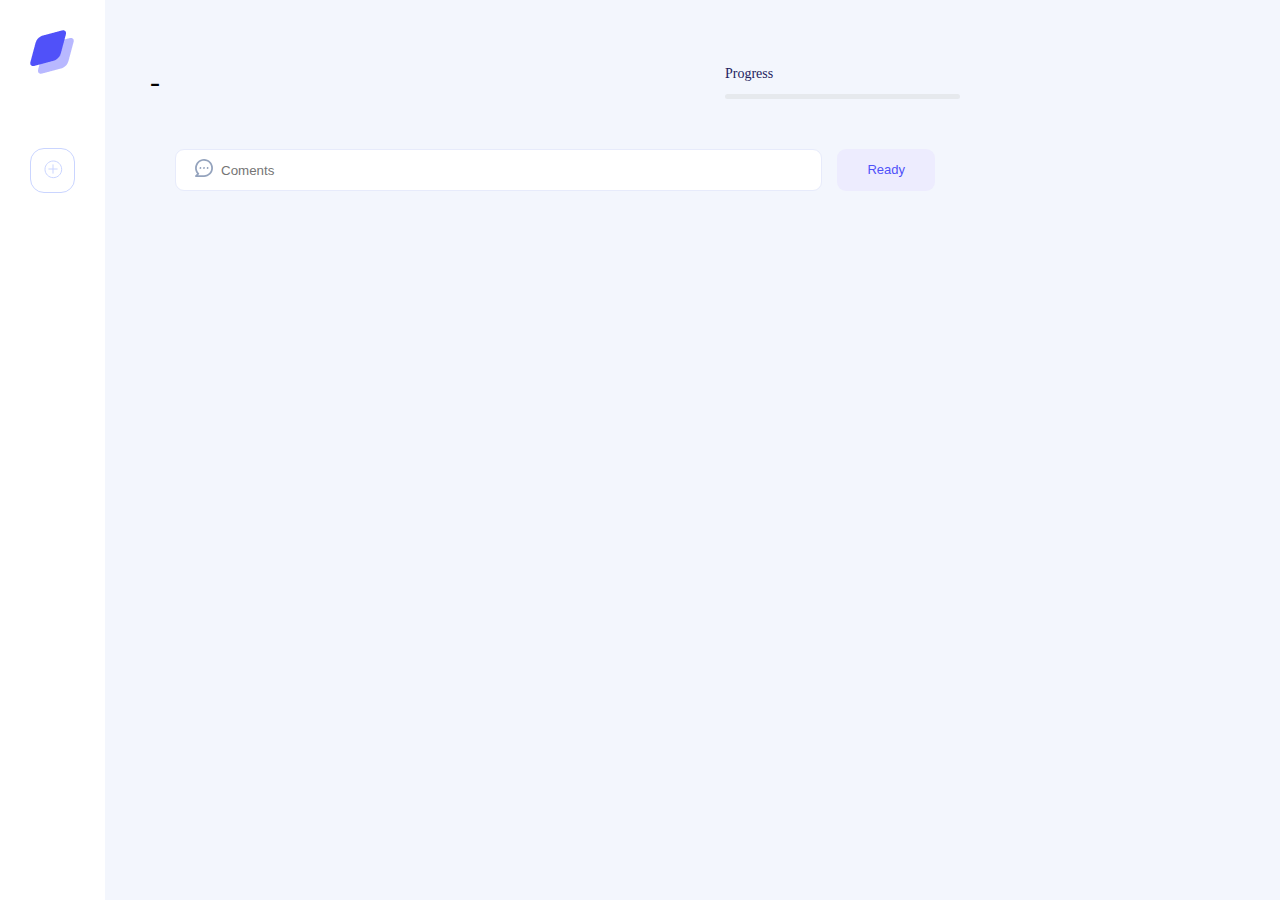
==== index.html @ 76c0b10d "renamed html file" ====
<!DOCTYPE html>
<html lang="en">
<head>
    <meta charset="UTF-8">
    <meta name="viewport" content="width=device-width, initial-scale=1.0">
    <title>Hobie</title>
    <link rel="stylesheet" href="csss.css">
</head>
<body>
    <div class="app">
        <div class="panel">
            <img class="l" src="/img/Logomark.png" alt="logo">
            <nav class="menu">
                <div class="menuList">
                    
                </div>
            <button class="add"> <img src="/img/add.svg" alt="add"></button>
            </nav>
        </div>
    <div class="content">
        <header>
            <h1 class="h1">-</h1>
            <div class="progress">
                <div class="progresstyp">
                    <div class="progressName">Progress</div>
                    <div class="progressPercent"></div>
                </div>
            <div class="progressbar">
                <div class="progressbaract"></div>
            </div>
            </div>
        </header>
        <main>
        <div class="habbitContainer">
            <div id="days"></div>
                <div class="habDay"></div>  
                <form class="habform" onsubmit="adDays(event)">
                    <input  name ='comment' 
                     class="icon"
                     type="text" 
                     placeholder="Coments">
                    
                     <img class="inp" 
                    src="/img/group4.svg" 
                    alt="car">
                
               <button  class="bb" type="submit">Ready</button>
                </form>
                </div>
          
        
    </div>
    </div>
    </main>
    <script src="js.js"></script>
</body>
</html>
---- csss.css ----
*{
    box-sizing: border-box;
}

body{
    margin: 0;
    background-color: #F3F6FD;
    font-weight: 400;
}

.app{
    display: flex;
}
.l{
    margin-bottom: 50px;
}

.panel{
    background: white;
    min-height: 100vh;
    padding: 30px;
}

.menu{
    display: flex;
    flex-direction: column;
    gap: 20px;
    align-items: center;
}

.menuList{
    display: flex;
    flex-direction: column;
    gap: 20px;
    align-items: center;
}

.ielem{
    background: #FFFFFF;
    box-shadow: 0px 8px 14px rgba(62,107,224,0.12);
    border-radius: 14px;
    border: none;
    height: 45px;
    width: 45px;
    cursor: pointer;
}   

.ielem:hover{
background: #5051F9;
}

.ielem:hover img{
    filter: brightness(0) invert(1);
}

.add{
    background: none;
    border: 1px solid #CAD5FF;
    border-radius: 14px;
    height: 45px;
    width: 45px;
    cursor: pointer;
}

.active{
    background: #5051F9;
}

.active img{
    filter: brightness(0) invert(1);
}

.content{
    padding: 45px;
    min-width: 900px;    
    }

header{
    display: flex;
    justify-content: space-between;
    align-items: center;
}

h1{
    font-size: 30px;
font-family: Comfortaa;
font-weight: 400;
word-wrap: break-word
}

.progress{
    display: flex;
    flex-direction: column;
    gap: 12px;
    min-width: 235px;
}

.progresstyp{
    display: flex;
    justify-content: space-between;
}

.progressName{
color: #232360;
font-size: 14px;
font-family: Comfortaa;
}

.progressPercent{
color: #768396;
font-size: 12px;
font-family: Comfortaa;
}

.progressbar{
    width: 100%;
    background: #E6E9ED;
    border-radius: 4px;
    height: 5px;
    position: relative;
}

.progressbaract{
   position: absolute;
   border-radius: 4px;
   height: 5px;
   background: #5051F9

}

main {
    margin-top: 30px;
}

.hab{
     background: white;
     border-radius: 9px;
     display: flex; 
     align-items: center;
     margin-bottom: 12px;
}

.habday{
    background: #FBFAFF;
    border-radius: 10px 0 0 10px;
    border-right: 1px solid #e7ebf8;
    font-size: 14px;
    line-height: 16px;
    padding: 20px 40px;
    min-width: 150px;
}    

.habbit {
    display: flex;
    justify-content: space-between;
    align-items: center;
    margin-bottom: 10px;
    border: 2px solid #514cf4;
    border-radius: 5px;
    padding: 5px 20px;
}

.habbit_day {
    color: #fff;
    background-color: #514cf4;
    padding: 5px 20px;
    margin-right: 10px;
}

.habdelete{
    margin-left: auto;
    margin-right: 10px;
    background: none;
    border: none;
    cursor: pointer;
    border: 5px;
}

.habdelete:hover{
    background: #EFF2FF;
}

input{
    padding: 12px 20px;
    flex: 1;
    background: white; 
    border-radius: 9px; 
    border: 1px #E7EBFB solid
}

input.error{
    border: 2px solid red;
}

.habform{
    position:relative;
    display: flex;
    padding: 0px 10px 0 25px;
    gap: 15px;
    width:100%
}



.icon{
    padding-left: 45px;
}

.inp{

    position: absolute;
    top: 10px;
    left: 45px;
     background: #ffffff;
}

.bb{
    background: #EDECFE;
    border-radius: 9px;
    border: none;
    font-size: 13px;
    line-height: 14px;
    color: #5051F9;
    padding: 14px 30px;
    cursor: pointer;
    margin-right: 15px;

}

.bb:hover{
color: #3434a9;
}
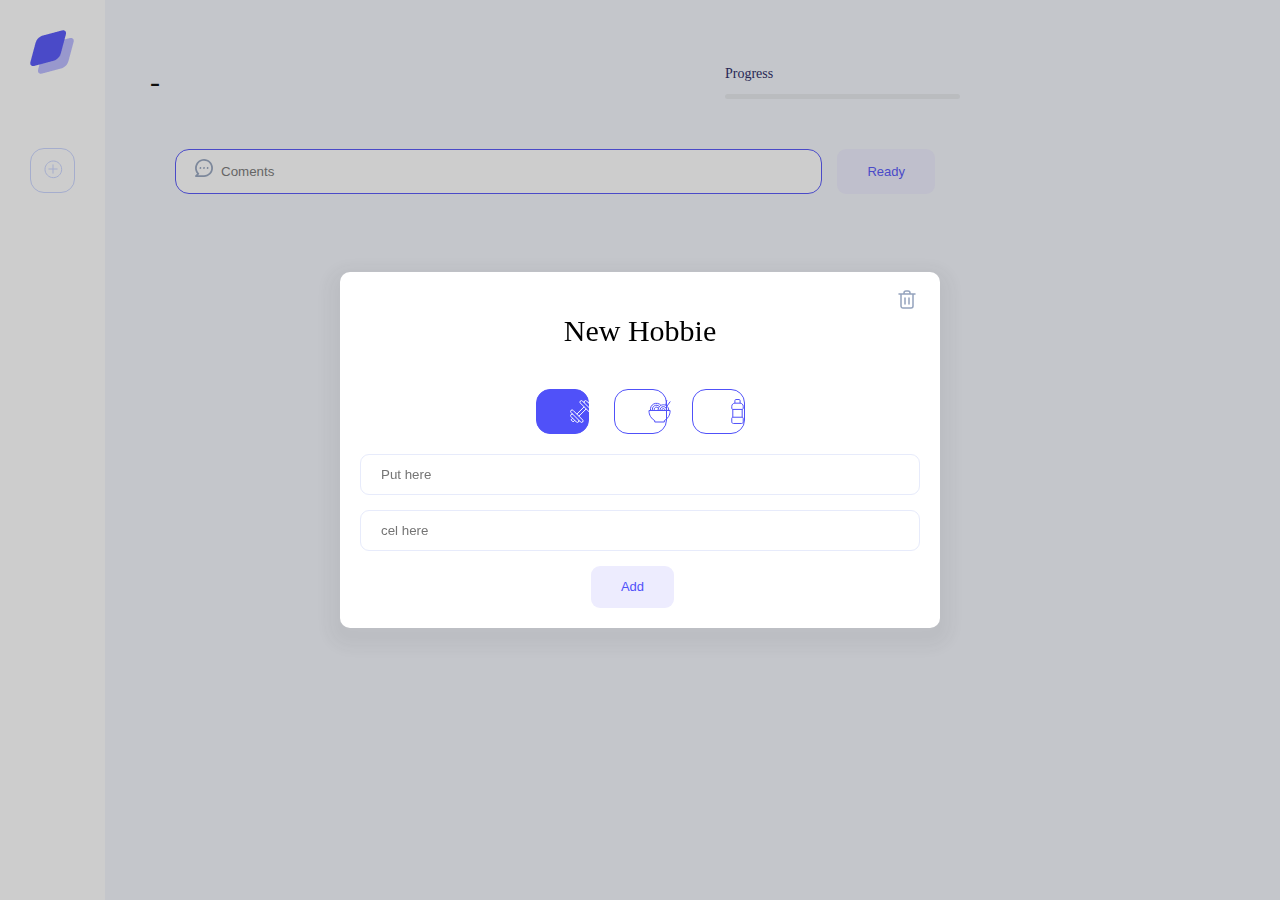
==== commit b353d94e: "Какаято хуйня" ====
--- a/index.html
+++ b/index.html
@@ -48,10 +48,41 @@
                 </form>
                 </div>
           
-        
+        </main>   
     </div>
-    </div>
-    </main>
+ <div class="cover coverHidenn">
+<div class="popap">
+    <h2>New Hobbie</h2>
+    <div class="iconLabel"></div>
+    <div class="select">
+        <button class="icon icon_active">
+            <img src="./img/sport.svg" alt="Sport">
+        </button>
+
+        <button class="icon ">
+            <img src="./img/food.svg" alt="food">
+        </button>
+
+        <button class="icon ">
+            <img src="./img/water.svg" alt="water">
+
+        </button>
+
+</button>
+</div> 
+<form class="popupForm">
+    <input type="text" name="name" placeholder="Put here">
+    <input type="number" name="target" placeholder="cel here">
+    <button class="bb" type="submit">Add</button>
+
+</form>
+<button class="popap__close">
+<img src="./img/delete.svg" alt="">
+</button>
+
+  
+</div>
+</div>
     <script src="js.js"></script>
 </body>
 </html>
--- a/csss.css
+++ b/csss.css
@@ -229,4 +229,118 @@
 
 .bb:hover{
 color: #3434a9;
-}   +}   
+
+
+.cover {
+ position: fixed;
+ left: 0;
+ right: 0;
+ bottom: 0;
+ top: 0;
+ background: rgba(56, 56, 56, 0.25) ;
+ display: flex;
+ align-items: center;
+ justify-content: center;
+
+}
+
+
+.popap{
+    background: #ffffff;
+    box-shadow: 0px 8px 14px 12px rgba(56, 56, 56, 0.05);
+    border-radius: 10px;
+    max-width: 600px;
+    width: 100%;
+    padding: 20px;
+    position: relative;
+    display: flex;
+    flex-direction: column;
+    align-items: center;
+
+}
+
+
+.popap__close{ 
+    position: absolute;
+    right: 15px;
+    top: 15px;
+    border: none;
+    background: none;
+    cursor: pointer;
+}
+
+
+
+h2{
+    font-size: 30px;
+font-family: Comfortaa;
+font-weight: 400;
+line-height: 27px;
+
+}
+
+
+.iconLabel{
+  font-size: 14px;
+  line-height: 16px;
+  color: #768396;
+  margin: 10px;
+}
+
+.select{
+    display: flex;
+    gap: 25px;
+    margin-bottom: 20px;
+}
+
+.icon{
+    border: 1px solid #5051F9;
+    border-radius: 14px;
+    background: white;
+    display: flex;
+    align-items: center;
+    justify-content: center;
+    width: 45px;
+    height: 45px;
+    cursor: pointer;
+}
+
+.icon_active{
+    background: #5051F9;;
+}
+
+
+.icon :hover{
+    background: #6A6AFB;
+   }
+
+   .icon :hover img{
+    background: #6A6AFB;
+   }
+
+.icon_active img{
+filter: brightness(0) invert(1);
+}
+
+
+.popupForm{
+    width: 100%;
+    display: flex;
+    align-items: center;
+    flex-direction: column;
+    gap: 15px;
+}
+
+
+
+.popupForm input{
+    width: 100%;
+
+
+}
+
+/* .coverHidenn{
+
+    display: none;
+} */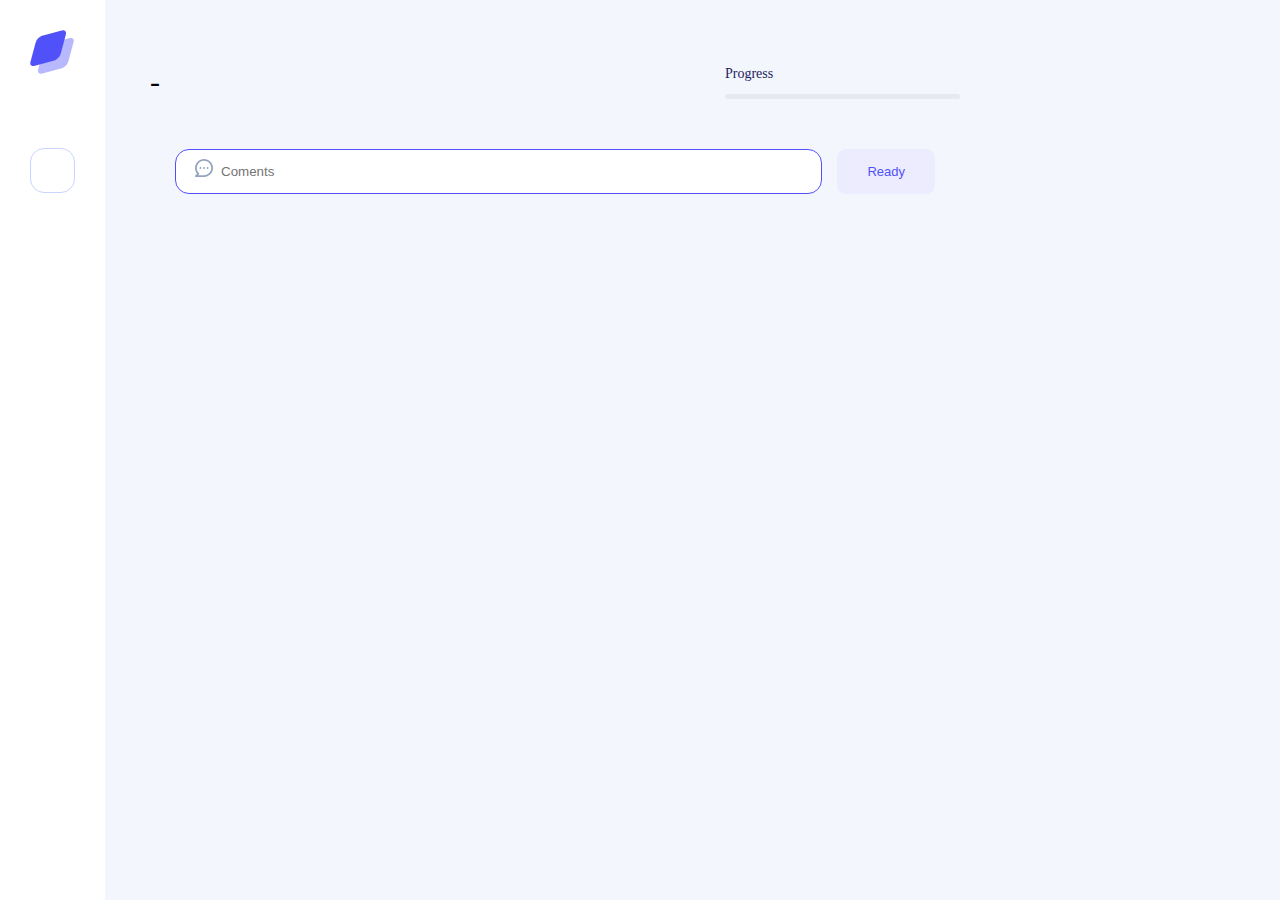
==== commit dd838067: "hide" ====
--- a/index.html
+++ b/index.html
@@ -14,7 +14,7 @@
                 <div class="menuList">
                     
                 </div>
-            <button class="add"> <img src="/img/add.svg" alt="add"></button>
+            <button class="add" onclick="togglePopup()" src="/img/add.svg" alt="add"></button>
             </nav>
         </div>
     <div class="content">
@@ -50,7 +50,7 @@
           
         </main>   
     </div>
- <div class="cover coverHidenn">
+ <div class="cover coverHidenn" id="addHabbitPopup">
 <div class="popap">
     <h2>New Hobbie</h2>
     <div class="iconLabel"></div>
@@ -76,10 +76,10 @@
     <button class="bb" type="submit">Add</button>
 
 </form>
-<button class="popap__close">
+<button class="popap__close" onclick="togglePopup()">
 <img src="./img/delete.svg" alt="">
 </button>
-
+<!-- good -->
   
 </div>
 </div>
--- a/csss.css
+++ b/csss.css
@@ -340,7 +340,7 @@
 
 }
 
-/* .coverHidenn{
+ .coverHidenn{
 
     display: none;
-} */+} 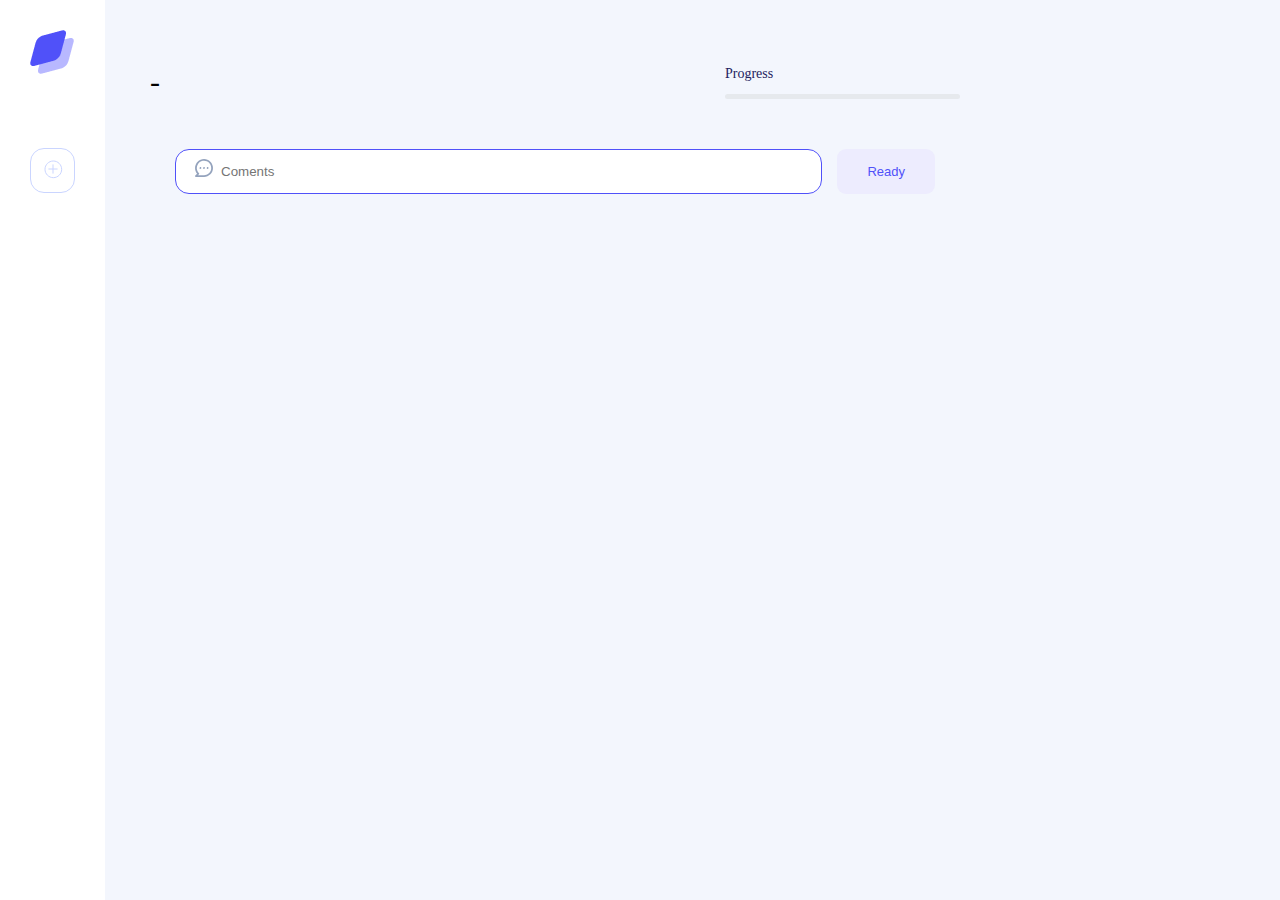
==== commit d133939a: "Проблема в том что когда я нажимаю на кнопку добавить то у мення не выводиться окно cover.  функция " ====
--- a/index.html
+++ b/index.html
@@ -14,7 +14,9 @@
                 <div class="menuList">
                     
                 </div>
-            <button class="add" onclick="togglePopup()" src="/img/add.svg" alt="add"></button>
+            <button class="add" onclick = "togglePopup()">
+                <img src="/img/add.svg" alt="add"> 
+            </button>
             </nav>
         </div>
     <div class="content">
--- a/csss.css
+++ b/csss.css
@@ -340,7 +340,7 @@
 
 }
 
- .coverHidenn{
+.coverHidenn{
 
     display: none;
-} +}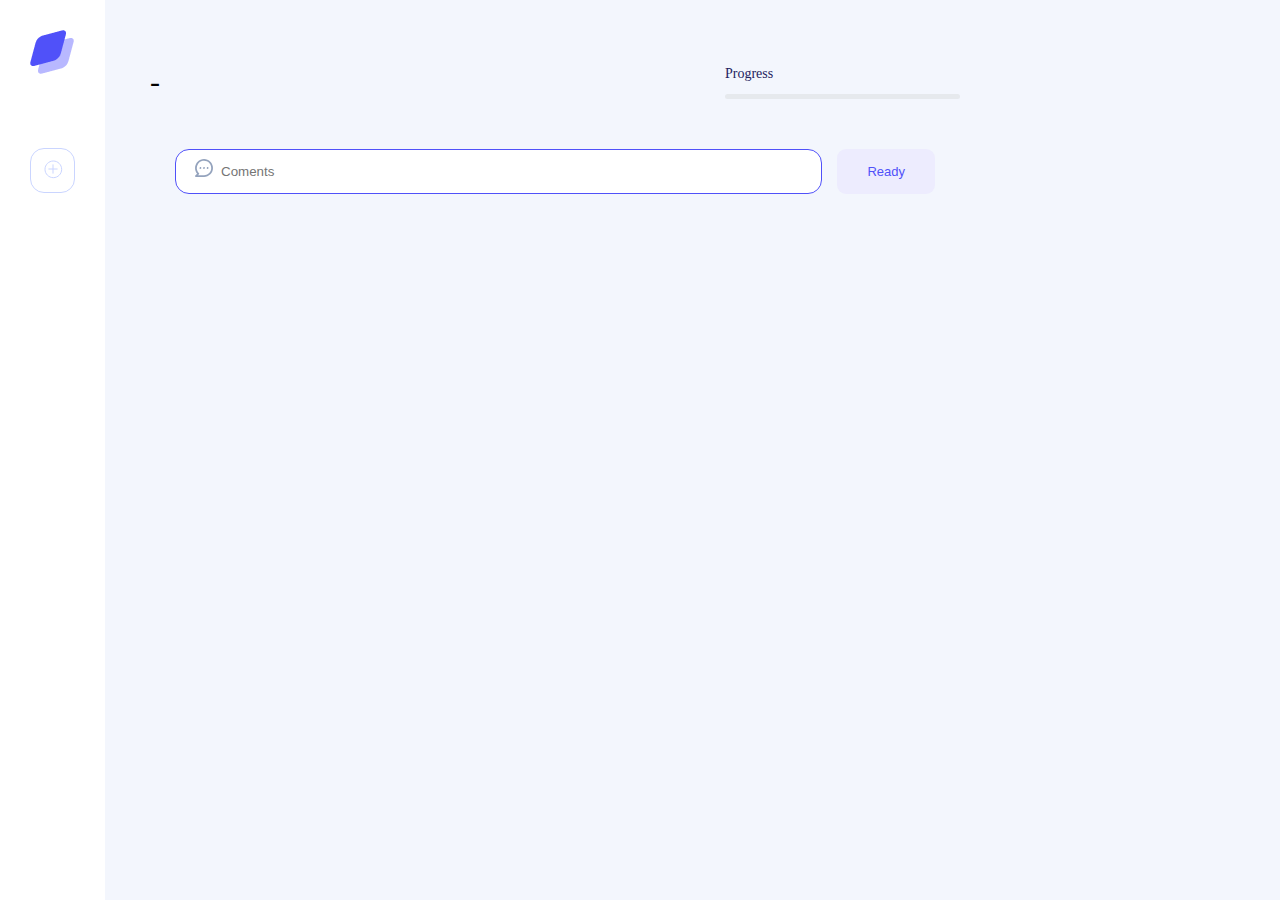
==== commit 824b492c: "переключение в попапе" ====
--- a/index.html
+++ b/index.html
@@ -55,17 +55,17 @@
  <div class="cover coverHidenn" id="addHabbitPopup">
 <div class="popap">
     <h2>New Hobbie</h2>
-    <div class="iconLabel"></div>
+    <div class="iconLabel">Iconka</div>
     <div class="select">
-        <button class="icon icon_active">
-            <img src="./img/sport.svg" alt="Sport">
+        <button class="icon icon_active" onclick="setIcon(this, 'logo')">
+            <img src="./img/logo.svg" alt="Sport">
         </button>
 
-        <button class="icon ">
+        <button class="icon"  onclick="setIcon(this, 'food')" >
             <img src="./img/food.svg" alt="food">
         </button>
 
-        <button class="icon ">
+        <button class="icon"  onclick="setIcon(this, 'water')">
             <img src="./img/water.svg" alt="water">
 
         </button>
@@ -74,10 +74,15 @@
 </div> 
 <form class="popupForm">
     <input type="text" name="name" placeholder="Put here">
+    <input type="text" 
+     name="icon"
+     hidden 
+     value="logo">
     <input type="number" name="target" placeholder="cel here">
-    <button class="bb" type="submit">Add</button>
+    
 
 </form>
+<button class="bb" type="submit">Add</button>
 <button class="popap__close" onclick="togglePopup()">
 <img src="./img/delete.svg" alt="">
 </button>
